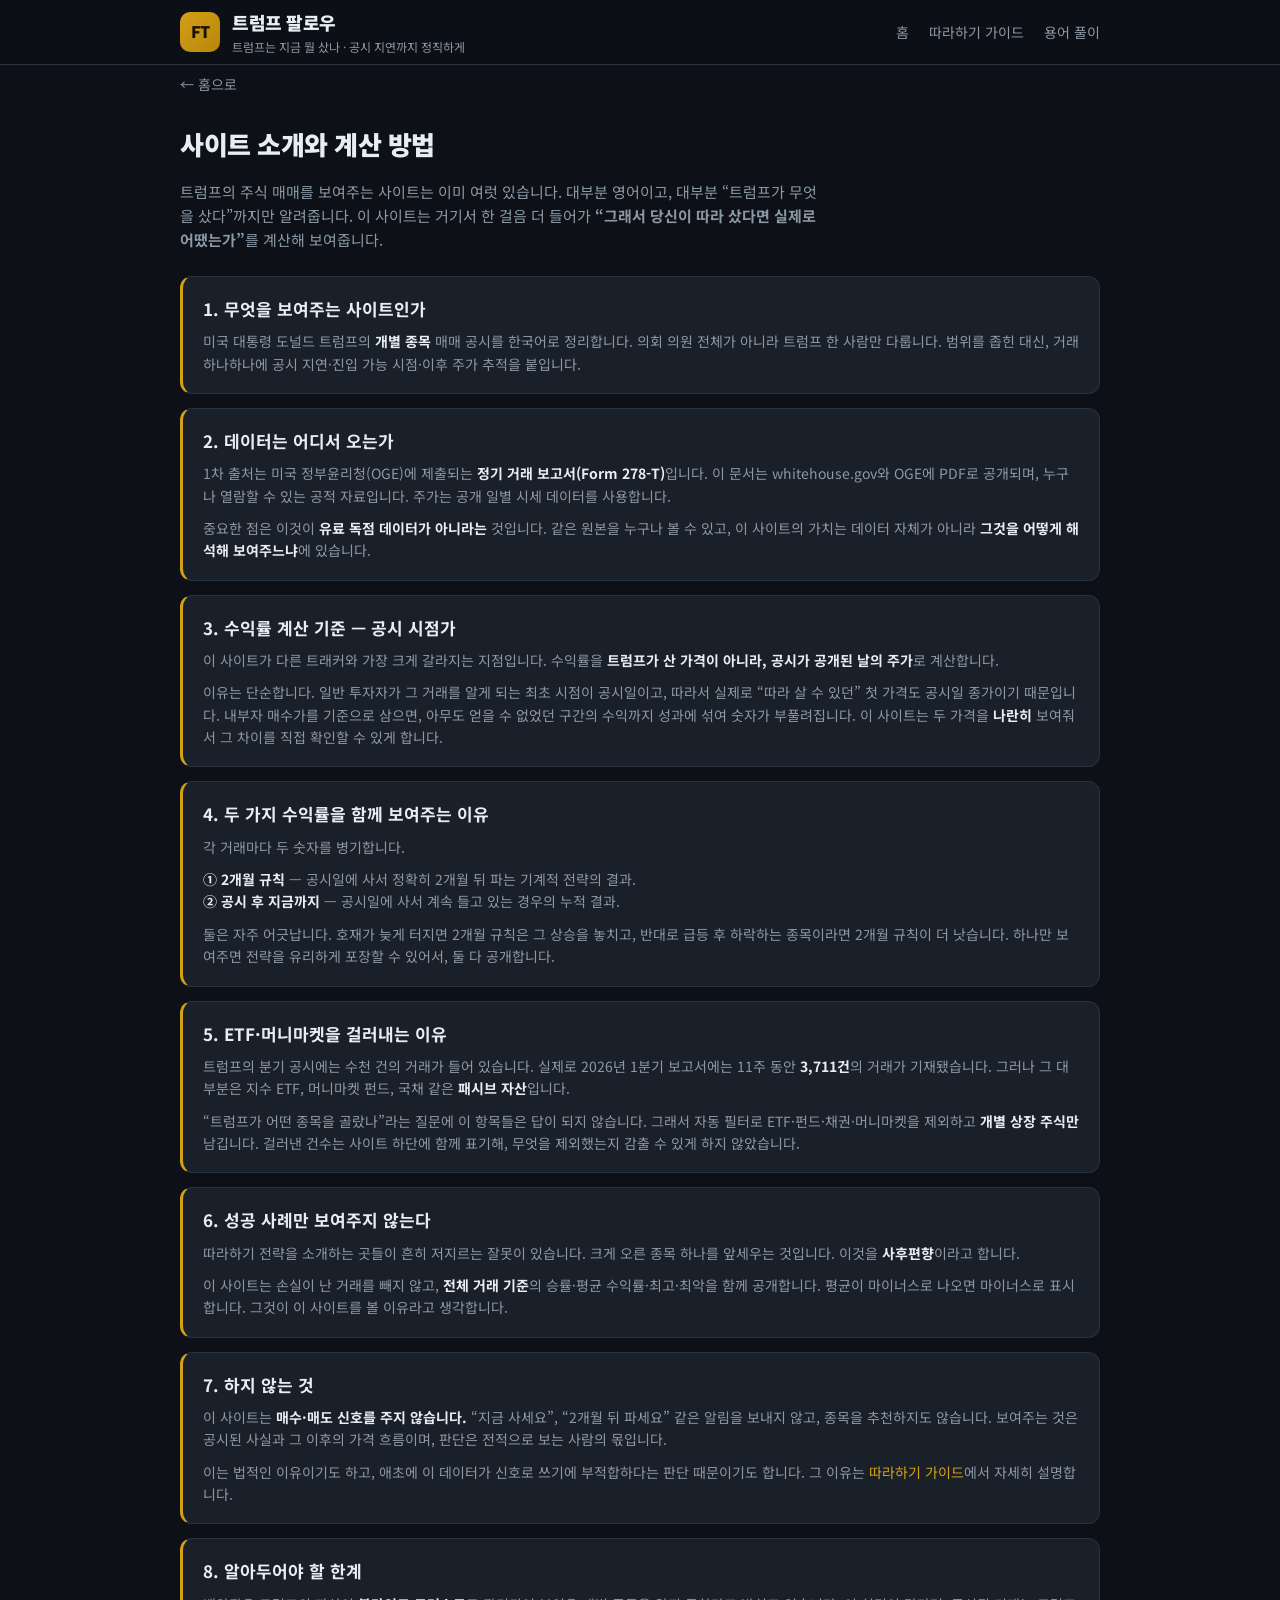
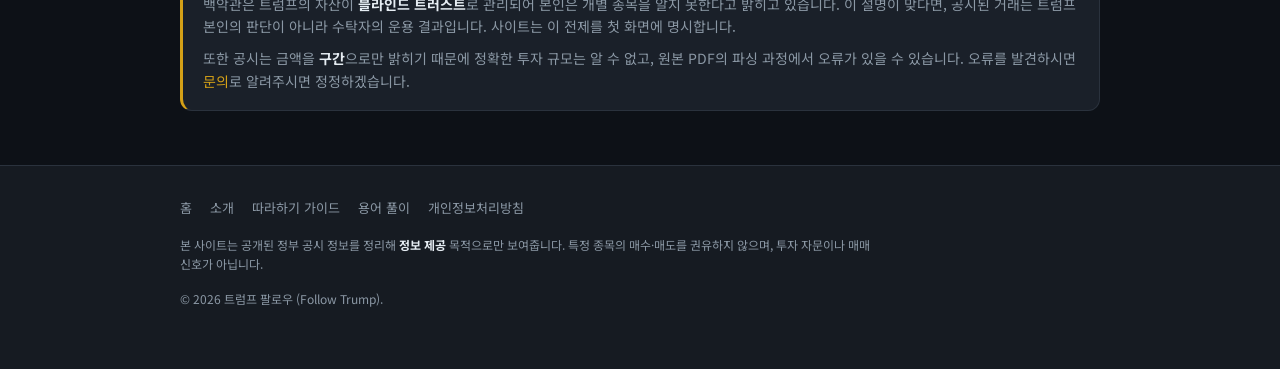
==== about.html @ e922f607 "feat: 소개·방법론 및 따라하기 가이드 페이지 추가, 문의 이메일 반영 - privacy.html: 문의 이메일 discounti2020@naver.com 반영 - about." ====
<!DOCTYPE html>
<html lang="ko">
<head>
  <meta charset="UTF-8" />
  <meta name="viewport" content="width=device-width, initial-scale=1.0" />
  <title>사이트 소개와 계산 방법 | 트럼프 팔로우</title>
  <meta name="description" content="트럼프 팔로우가 어떤 데이터를 어디서 가져오고, 수익률을 어떤 기준으로 계산하는지 공개합니다. 공시 시점가 기준, ETF 노이즈 제거, 전체 거래 통계 공개 원칙." />
  <link rel="preconnect" href="https://fonts.googleapis.com" />
  <link rel="preconnect" href="https://fonts.gstatic.com" crossorigin />
  <link href="https://fonts.googleapis.com/css2?family=Noto+Sans+KR:wght@400;500;700;900&display=swap" rel="stylesheet" />
  <link rel="stylesheet" href="styles.css" />
</head>
<body>
  <header class="site-header">
    <div class="wrap header-inner">
      <a class="brand" href="index.html">
        <span class="brand-mark">FT</span>
        <div class="brand-text">
          <h1>트럼프 팔로우</h1>
          <p>트럼프는 지금 뭘 샀나 · 공시 지연까지 정직하게</p>
        </div>
      </a>
      <nav class="top-nav">
        <a href="index.html">홈</a>
        <a href="guide.html">따라하기 가이드</a>
        <a href="glossary.html">용어 풀이</a>
      </nav>
    </div>
  </header>

  <main class="wrap glossary">
    <a class="back-link" href="index.html">← 홈으로</a>
    <h2 class="glossary-title">사이트 소개와 계산 방법</h2>
    <p class="glossary-intro">
      트럼프의 주식 매매를 보여주는 사이트는 이미 여럿 있습니다. 대부분 영어이고,
      대부분 “트럼프가 무엇을 샀다”까지만 알려줍니다.
      이 사이트는 거기서 한 걸음 더 들어가 <b>“그래서 당신이 따라 샀다면 실제로 어땠는가”</b>를 계산해 보여줍니다.
    </p>

    <article class="term">
      <h3>1. 무엇을 보여주는 사이트인가</h3>
      <p>
        미국 대통령 도널드 트럼프의 <b>개별 종목</b> 매매 공시를 한국어로 정리합니다.
        의회 의원 전체가 아니라 트럼프 한 사람만 다룹니다. 범위를 좁힌 대신,
        거래 하나하나에 공시 지연·진입 가능 시점·이후 주가 추적을 붙입니다.
      </p>
    </article>

    <article class="term">
      <h3>2. 데이터는 어디서 오는가</h3>
      <p>
        1차 출처는 미국 정부윤리청(OGE)에 제출되는 <b>정기 거래 보고서(Form 278-T)</b>입니다.
        이 문서는 whitehouse.gov와 OGE에 PDF로 공개되며, 누구나 열람할 수 있는 공적 자료입니다.
        주가는 공개 일별 시세 데이터를 사용합니다.
      </p>
      <p style="margin-top:10px">
        중요한 점은 이것이 <b>유료 독점 데이터가 아니라는</b> 것입니다.
        같은 원본을 누구나 볼 수 있고, 이 사이트의 가치는 데이터 자체가 아니라
        <b>그것을 어떻게 해석해 보여주느냐</b>에 있습니다.
      </p>
    </article>

    <article class="term">
      <h3>3. 수익률 계산 기준 — 공시 시점가</h3>
      <p>
        이 사이트가 다른 트래커와 가장 크게 갈라지는 지점입니다.
        수익률을 <b>트럼프가 산 가격이 아니라, 공시가 공개된 날의 주가</b>로 계산합니다.
      </p>
      <p style="margin-top:10px">
        이유는 단순합니다. 일반 투자자가 그 거래를 알게 되는 최초 시점이 공시일이고,
        따라서 실제로 “따라 살 수 있던” 첫 가격도 공시일 종가이기 때문입니다.
        내부자 매수가를 기준으로 삼으면, 아무도 얻을 수 없었던 구간의 수익까지 성과에 섞여 숫자가 부풀려집니다.
        이 사이트는 두 가격을 <b>나란히</b> 보여줘서 그 차이를 직접 확인할 수 있게 합니다.
      </p>
    </article>

    <article class="term">
      <h3>4. 두 가지 수익률을 함께 보여주는 이유</h3>
      <p>
        각 거래마다 두 숫자를 병기합니다.
      </p>
      <p style="margin-top:10px">
        <b>① 2개월 규칙</b> — 공시일에 사서 정확히 2개월 뒤 파는 기계적 전략의 결과.<br />
        <b>② 공시 후 지금까지</b> — 공시일에 사서 계속 들고 있는 경우의 누적 결과.
      </p>
      <p style="margin-top:10px">
        둘은 자주 어긋납니다. 호재가 늦게 터지면 2개월 규칙은 그 상승을 놓치고,
        반대로 급등 후 하락하는 종목이라면 2개월 규칙이 더 낫습니다.
        하나만 보여주면 전략을 유리하게 포장할 수 있어서, 둘 다 공개합니다.
      </p>
    </article>

    <article class="term">
      <h3>5. ETF·머니마켓을 걸러내는 이유</h3>
      <p>
        트럼프의 분기 공시에는 수천 건의 거래가 들어 있습니다.
        실제로 2026년 1분기 보고서에는 11주 동안 <b>3,711건</b>의 거래가 기재됐습니다.
        그러나 그 대부분은 지수 ETF, 머니마켓 펀드, 국채 같은 <b>패시브 자산</b>입니다.
      </p>
      <p style="margin-top:10px">
        “트럼프가 어떤 종목을 골랐나”라는 질문에 이 항목들은 답이 되지 않습니다.
        그래서 자동 필터로 ETF·펀드·채권·머니마켓을 제외하고 <b>개별 상장 주식만</b> 남깁니다.
        걸러낸 건수는 사이트 하단에 함께 표기해, 무엇을 제외했는지 감출 수 있게 하지 않았습니다.
      </p>
    </article>

    <article class="term">
      <h3>6. 성공 사례만 보여주지 않는다</h3>
      <p>
        따라하기 전략을 소개하는 곳들이 흔히 저지르는 잘못이 있습니다.
        크게 오른 종목 하나를 앞세우는 것입니다. 이것을 <b>사후편향</b>이라고 합니다.
      </p>
      <p style="margin-top:10px">
        이 사이트는 손실이 난 거래를 빼지 않고, <b>전체 거래 기준</b>의 승률·평균 수익률·최고·최악을 함께 공개합니다.
        평균이 마이너스로 나오면 마이너스로 표시합니다. 그것이 이 사이트를 볼 이유라고 생각합니다.
      </p>
    </article>

    <article class="term">
      <h3>7. 하지 않는 것</h3>
      <p>
        이 사이트는 <b>매수·매도 신호를 주지 않습니다.</b>
        “지금 사세요”, “2개월 뒤 파세요” 같은 알림을 보내지 않고, 종목을 추천하지도 않습니다.
        보여주는 것은 공시된 사실과 그 이후의 가격 흐름이며, 판단은 전적으로 보는 사람의 몫입니다.
      </p>
      <p style="margin-top:10px">
        이는 법적인 이유이기도 하고, 애초에 이 데이터가 신호로 쓰기에 부적합하다는
        판단 때문이기도 합니다. 그 이유는 <a href="guide.html" style="color:var(--accent)">따라하기 가이드</a>에서 자세히 설명합니다.
      </p>
    </article>

    <article class="term">
      <h3>8. 알아두어야 할 한계</h3>
      <p>
        백악관은 트럼프의 자산이 <b>블라인드 트러스트</b>로 관리되어 본인은 개별 종목을 알지 못한다고 밝히고 있습니다.
        이 설명이 맞다면, 공시된 거래는 트럼프 본인의 판단이 아니라 수탁자의 운용 결과입니다.
        사이트는 이 전제를 첫 화면에 명시합니다.
      </p>
      <p style="margin-top:10px">
        또한 공시는 금액을 <b>구간</b>으로만 밝히기 때문에 정확한 투자 규모는 알 수 없고,
        원본 PDF의 파싱 과정에서 오류가 있을 수 있습니다.
        오류를 발견하시면 <a href="privacy.html" style="color:var(--accent)">문의</a>로 알려주시면 정정하겠습니다.
      </p>
    </article>
  </main>

  <footer class="site-footer">
    <div class="wrap">
      <nav class="footer-nav">
        <a href="index.html">홈</a>
        <a href="about.html">소개</a>
        <a href="guide.html">따라하기 가이드</a>
        <a href="glossary.html">용어 풀이</a>
        <a href="privacy.html">개인정보처리방침</a>
      </nav>
      <p class="legal">
        본 사이트는 공개된 정부 공시 정보를 정리해 <b>정보 제공</b> 목적으로만 보여줍니다.
        특정 종목의 매수·매도를 권유하지 않으며, 투자 자문이나 매매 신호가 아닙니다.
      </p>
      <p class="copy">© 2026 트럼프 팔로우 (Follow Trump).</p>
    </div>
  </footer>
</body>
</html>
---- styles.css ----
:root {
  --bg: #0d1117;
  --bg-soft: #161b22;
  --bg-card: #1a2029;
  --border: #2a323d;
  --text: #e6edf3;
  --muted: #8b98a5;
  --up: #ff4d4f;      /* 상승 = 빨강 (한국식) */
  --down: #3b82f6;    /* 하락 = 파랑 (한국식) */
  --accent: #d4a017;  /* 골드 포인트 */
  --blackbox: repeating-linear-gradient(45deg, #2a323d, #2a323d 6px, #202832 6px, #202832 12px);
  --radius: 14px;
}

* { box-sizing: border-box; }
html { scroll-behavior: smooth; }
body {
  margin: 0;
  font-family: "Noto Sans KR", system-ui, -apple-system, sans-serif;
  background: var(--bg);
  color: var(--text);
  line-height: 1.6;
  -webkit-font-smoothing: antialiased;
}
.wrap { max-width: 960px; margin: 0 auto; padding: 0 20px; }
a { color: inherit; text-decoration: none; }

/* Header */
.site-header {
  position: sticky; top: 0; z-index: 20;
  background: rgba(13,17,23,.85);
  backdrop-filter: blur(10px);
  border-bottom: 1px solid var(--border);
}
.header-inner { display: flex; align-items: center; justify-content: space-between; height: 64px; }
.brand { display: flex; align-items: center; gap: 12px; }
.brand-mark {
  display: grid; place-items: center;
  width: 40px; height: 40px; border-radius: 10px;
  background: linear-gradient(135deg, var(--accent), #b8860b);
  color: #1a1200; font-weight: 900; font-size: 16px; letter-spacing: -.5px;
}
.brand-text h1 { font-size: 18px; margin: 0; font-weight: 900; letter-spacing: -.5px; }
.brand-text p { font-size: 12px; margin: 0; color: var(--muted); }
.top-nav { display: flex; gap: 20px; font-size: 14px; color: var(--muted); }
.top-nav a:hover { color: var(--text); }

/* Hero */
.hero { padding: 56px 0 40px; border-bottom: 1px solid var(--border);
  background: radial-gradient(1200px 400px at 50% -100px, rgba(212,160,23,.08), transparent); }
.eyebrow { font-size: 12px; letter-spacing: 2px; color: var(--accent); font-weight: 700; margin: 0 0 14px; }
.hero-title { font-size: clamp(24px, 5vw, 40px); line-height: 1.25; margin: 0 0 18px; font-weight: 900; letter-spacing: -1px; }
.hero-title .hl { color: var(--accent); }
.hero-sub { font-size: 15px; color: var(--muted); max-width: 640px; margin: 0 0 28px; }
.hero-sub b { color: var(--text); }
.hero-stats { display: grid; grid-template-columns: repeat(3, 1fr); gap: 14px; max-width: 640px; }
.stat-box { background: var(--bg-card); border: 1px solid var(--border); border-radius: var(--radius); padding: 16px; }
.stat-box .num { font-size: 24px; font-weight: 900; letter-spacing: -.5px; }
.stat-box .lab { font-size: 12px; color: var(--muted); margin-top: 4px; }

/* Caveats (정직한 전제) */
.caveats { margin: 24px 0 0; background: var(--bg-card); border: 1px solid var(--border);
  border-left: 3px solid var(--accent); border-radius: 10px; padding: 14px 18px; }
.caveats .cav-title { font-size: 13px; font-weight: 700; color: var(--accent); margin-bottom: 8px; }
.caveats ul { margin: 0; padding-left: 18px; }
.caveats li { font-size: 13px; color: var(--muted); margin-bottom: 4px; }

.only-stock { font-size: 11px; vertical-align: middle; margin-left: 8px; padding: 3px 9px;
  border-radius: 999px; background: rgba(212,160,23,.15); color: var(--accent);
  border: 1px solid rgba(212,160,23,.4); font-weight: 700; }

/* Ad */
.ad-slot { margin: 28px auto; }
.ad-placeholder {
  border: 1px dashed var(--border); border-radius: var(--radius);
  color: var(--muted); font-size: 13px; text-align: center; padding: 22px;
  background: var(--bg-soft);
}

/* Sections */
main { padding: 8px 0 40px; }
section { margin: 40px 0; }
.section-head { display: flex; align-items: baseline; justify-content: space-between; margin-bottom: 18px; gap: 12px; flex-wrap: wrap; }
.section-head h3 { font-size: 22px; margin: 0; font-weight: 900; letter-spacing: -.5px; }
.muted { color: var(--muted); font-size: 13px; }

.filters { display: flex; gap: 8px; }
.chip {
  border: 1px solid var(--border); background: var(--bg-soft); color: var(--muted);
  border-radius: 999px; padding: 6px 14px; font-size: 13px; cursor: pointer; font-family: inherit;
  transition: .15s;
}
.chip:hover { color: var(--text); }
.chip.is-active { background: var(--accent); color: #1a1200; border-color: var(--accent); font-weight: 700; }

/* Trade cards */
.trade-list { display: grid; gap: 16px; }
.trade-card {
  display: block; color: inherit; text-decoration: none;
  background: var(--bg-card); border: 1px solid var(--border); border-radius: var(--radius);
  padding: 20px; overflow: hidden; transition: border-color .15s, transform .15s;
}
.trade-card:hover { border-color: var(--accent); transform: translateY(-2px); }
.new-badge { font-size: 10px; font-weight: 900; letter-spacing: .5px; padding: 3px 7px;
  border-radius: 5px; background: var(--up); color: #fff; margin-left: 8px; }
.see-more { color: var(--accent); font-size: 13px; margin-left: 8px; white-space: nowrap; }
.tc-top { display: flex; align-items: center; justify-content: space-between; gap: 12px; margin-bottom: 16px; }
.tc-id { display: flex; align-items: center; gap: 12px; }
.tc-ticker {
  font-weight: 900; font-size: 18px; letter-spacing: -.5px;
  background: var(--bg-soft); border: 1px solid var(--border); border-radius: 8px; padding: 4px 10px;
}
.tc-name { font-size: 15px; }
.tc-name .en { color: var(--muted); font-size: 12px; margin-left: 6px; }
.tc-tags { display: flex; gap: 8px; align-items: center; }
.tag { font-size: 11px; padding: 3px 9px; border-radius: 999px; border: 1px solid var(--border); color: var(--muted); }
.tag.buy { color: var(--up); border-color: rgba(255,77,79,.4); }
.tag.sell { color: var(--down); border-color: rgba(59,130,246,.4); }
.tag.sector { }

/* Timeline (블랙박스 시각화) */
.timeline { margin: 6px 0 18px; }
.tl-track { position: relative; height: 44px; margin: 22px 0 8px; }
.tl-line { position: absolute; top: 50%; left: 0; right: 0; height: 3px; background: var(--border); transform: translateY(-50%); border-radius: 3px; }
.tl-blackbox {
  position: absolute; top: 50%; height: 18px; transform: translateY(-50%);
  background: var(--blackbox); border-radius: 4px; border: 1px solid var(--border);
}
.tl-point { position: absolute; top: 50%; transform: translate(-50%, -50%); text-align: center; }
.tl-dot { width: 12px; height: 12px; border-radius: 50%; margin: 0 auto; border: 2px solid var(--bg-card); }
.tl-dot.buy { background: var(--up); }
.tl-dot.sell { background: var(--down); }
.tl-dot.disclosure { background: var(--accent); }
.tl-dot.now { background: var(--text); }
.tl-label { font-size: 11px; color: var(--muted); margin-top: 6px; white-space: nowrap; }
.tl-label b { display: block; color: var(--text); font-size: 11px; }
.blackbox-note { font-size: 12px; color: var(--muted); text-align: center; }
.blackbox-note b { color: var(--accent); }

/* Metrics row */
.tc-metrics { display: grid; grid-template-columns: repeat(auto-fit, minmax(120px, 1fr)); gap: 10px; margin-top: 6px; }
.metric { background: var(--bg-soft); border: 1px solid var(--border); border-radius: 10px; padding: 10px 12px; }
.metric .m-lab { font-size: 11px; color: var(--muted); }
.metric .m-val { font-size: 15px; font-weight: 700; margin-top: 2px; }
.up { color: var(--up); }
.down { color: var(--down); }
.tc-catalyst { margin-top: 14px; font-size: 13px; color: var(--muted); border-top: 1px solid var(--border); padding-top: 12px; }
.tc-catalyst b { color: var(--text); }

/* Honest stats */
.honest-grid { display: grid; grid-template-columns: repeat(4, 1fr); gap: 14px; }
.hstat { background: var(--bg-card); border: 1px solid var(--border); border-radius: var(--radius); padding: 18px; text-align: center; }
.hstat .num { font-size: 26px; font-weight: 900; letter-spacing: -.5px; }
.hstat .lab { font-size: 12px; color: var(--muted); margin-top: 6px; }
.disclaimer-inline { font-size: 12px; color: var(--muted); margin-top: 16px; background: var(--bg-soft); border: 1px solid var(--border); border-radius: 10px; padding: 12px 14px; }

/* How */
.how-list { padding-left: 18px; color: var(--muted); font-size: 14px; }
.how-list li { margin-bottom: 8px; }
.how-list b { color: var(--text); }

/* Line chart (공시 후 추적) */
.chart-wrap { margin: 14px 0 4px; }
.linechart { width: 100%; height: 180px; display: block; }
.chart-legend { display: flex; flex-wrap: wrap; align-items: center; gap: 14px; font-size: 12px;
  color: var(--muted); margin-top: 6px; }
.chart-legend .dot { display: inline-block; width: 9px; height: 9px; border-radius: 50%; margin-right: 5px; vertical-align: middle; }
.chart-legend .dot.accent { background: var(--accent); }
.chart-legend .dot.up { background: var(--up); }
.chart-legend .dot.down { background: var(--down); }
.chart-ret { margin-left: auto; font-weight: 900; font-size: 15px; }
.chart-empty { font-size: 13px; color: var(--muted); padding: 20px; text-align: center;
  border: 1px dashed var(--border); border-radius: 10px; }

/* Detail page */
.back-link { display: inline-block; color: var(--muted); font-size: 14px; margin: 8px 0 20px; }
.back-link:hover { color: var(--accent); }
.detail-header { display: flex; align-items: flex-start; justify-content: space-between; gap: 16px;
  flex-wrap: wrap; border-bottom: 1px solid var(--border); padding-bottom: 18px; }
.dh-title { display: flex; align-items: center; gap: 14px; }
.dh-title h2 { margin: 0; font-size: 24px; font-weight: 900; letter-spacing: -.5px; }
.dh-title .en { display: block; font-size: 13px; color: var(--muted); font-weight: 400; }
.dh-meta { display: flex; align-items: center; gap: 12px; flex-wrap: wrap; }
.dh-price { font-size: 14px; color: var(--muted); }
.dh-ret { font-size: 18px; font-weight: 900; }
.detail-sub { font-size: 14px; color: var(--muted); margin: 16px 0 24px; }
.detail-sub b { color: var(--text); }
.detail-trade { background: var(--bg-card); border: 1px solid var(--border); border-radius: var(--radius);
  padding: 20px; margin-bottom: 18px; }
.dt-head { display: flex; align-items: center; justify-content: space-between; gap: 10px;
  flex-wrap: wrap; margin-bottom: 10px; }
.dt-dates { font-size: 12px; color: var(--muted); }
.dt-note { font-size: 12px; color: var(--muted); margin-top: 12px; border-top: 1px solid var(--border); padding-top: 10px; }

/* Glossary */
.glossary { padding-bottom: 40px; }
.glossary-title { font-size: 26px; font-weight: 900; margin: 8px 0 8px; letter-spacing: -.5px; }
.glossary-intro { color: var(--muted); font-size: 15px; max-width: 640px; margin-bottom: 24px; }
.term { background: var(--bg-card); border: 1px solid var(--border); border-left: 3px solid var(--accent);
  border-radius: 12px; padding: 18px 20px; margin-bottom: 14px; }
.term h3 { margin: 0 0 8px; font-size: 17px; font-weight: 700; }
.term p { margin: 0; font-size: 14px; color: var(--muted); }
.term b { color: var(--text); }

/* Footer */
.site-footer { border-top: 1px solid var(--border); padding: 32px 0 48px; background: var(--bg-soft); }
.footer-nav { display: flex; flex-wrap: wrap; gap: 18px; margin-bottom: 16px; }
.footer-nav a { font-size: 13px; color: var(--muted); }
.footer-nav a:hover { color: var(--accent); }

.src { font-size: 12px; color: var(--accent); margin: 0 0 12px; }
.legal { font-size: 12px; color: var(--muted); max-width: 700px; }
.legal b { color: var(--text); }
.copy { font-size: 12px; color: var(--muted); margin-top: 16px; }

/* Responsive */
@media (max-width: 680px) {
  .top-nav { display: none; }
  .hero-stats, .honest-grid { grid-template-columns: repeat(2, 1fr); }
  .tc-metrics { grid-template-columns: repeat(2, 1fr); }
  .tc-top { flex-direction: column; align-items: flex-start; }
}
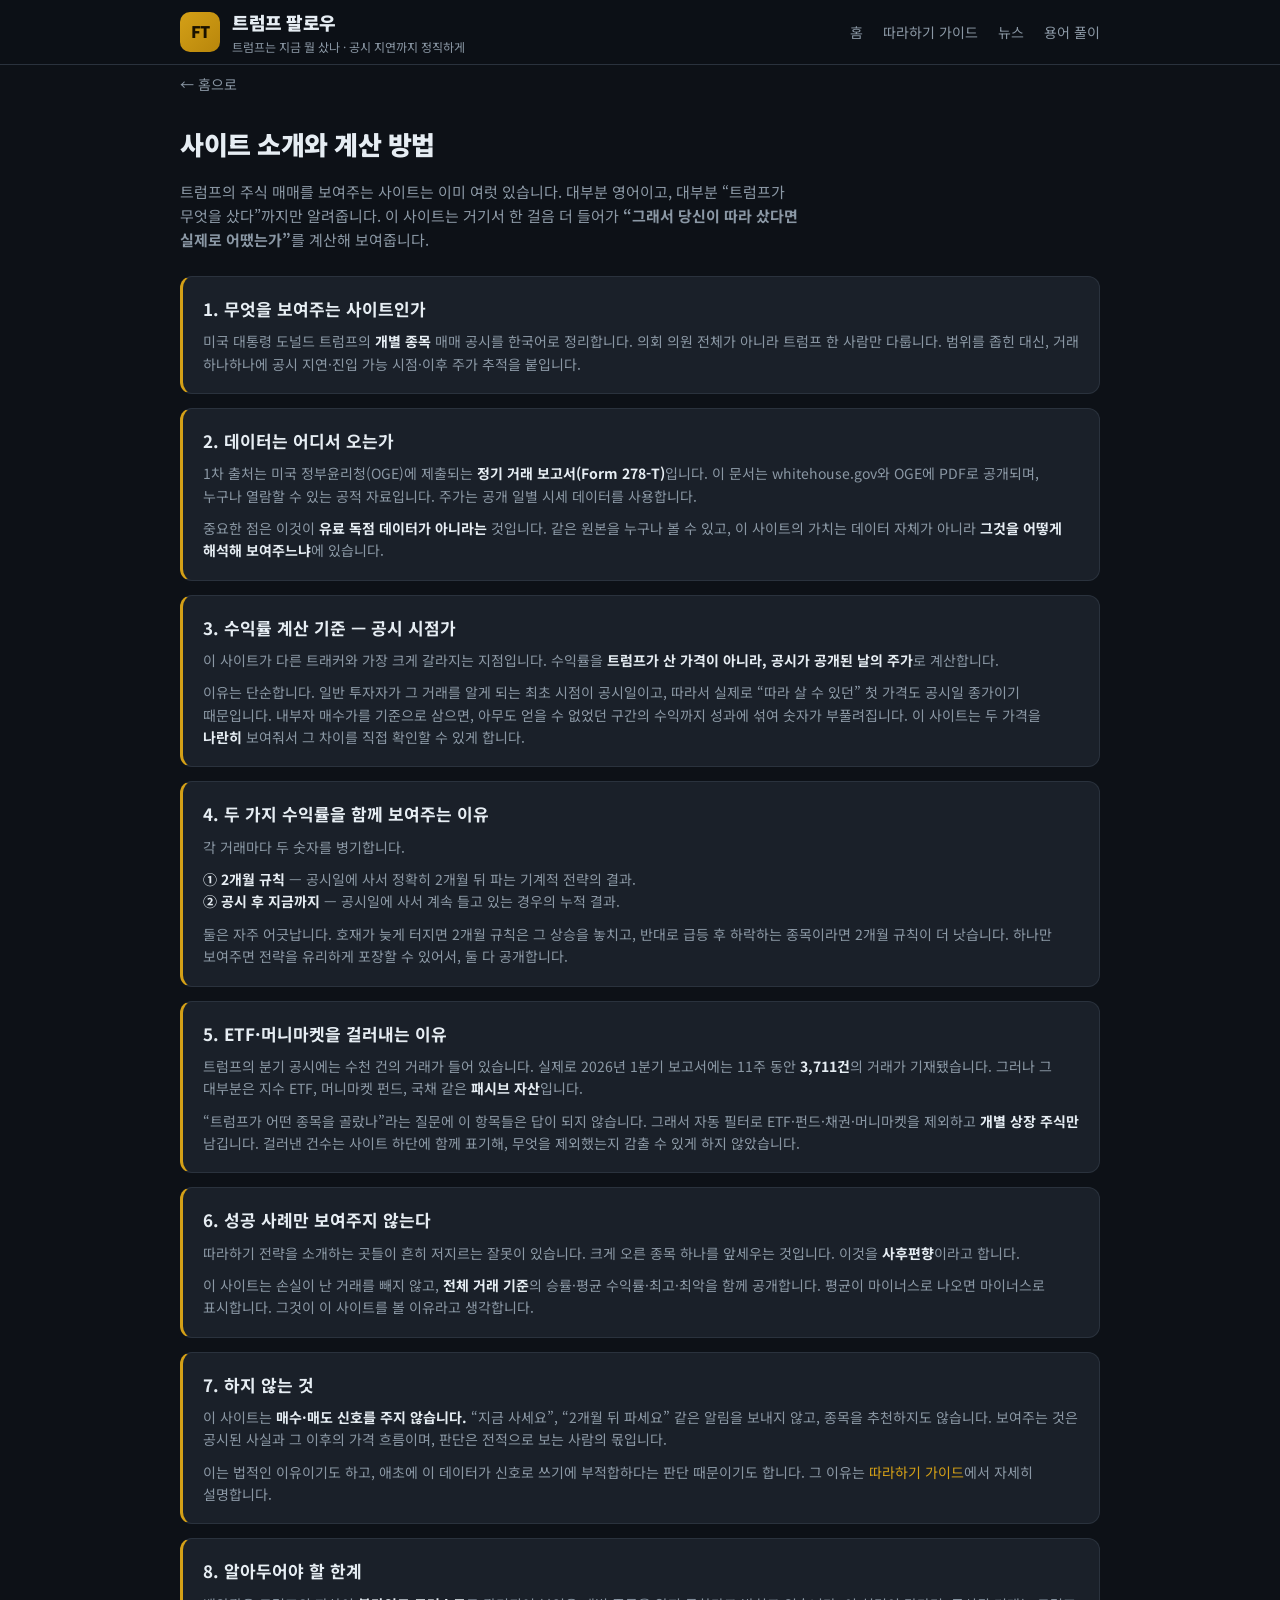
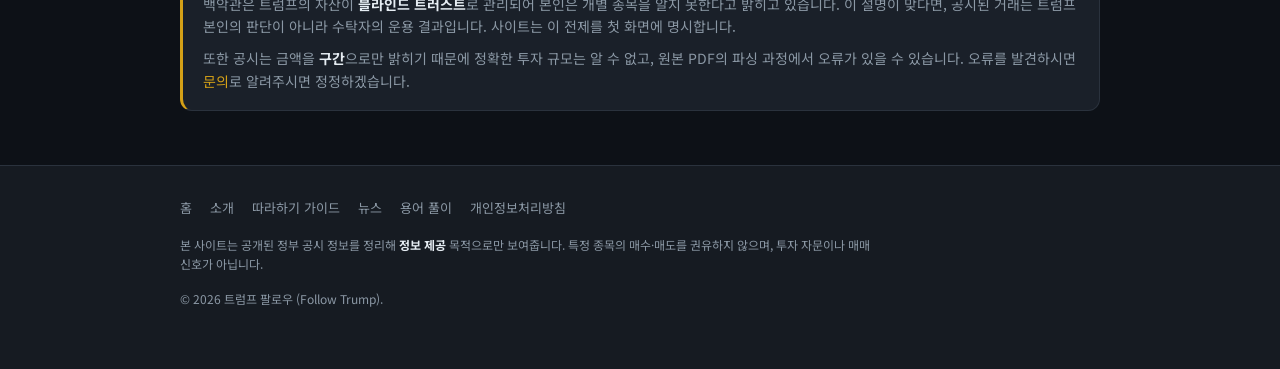
==== commit 209d09b4: "안전한 뉴스 기능 추가: 헤드라인+출처+링크만, 하루 1~2건 Truth Social 스크래핑 대신, 본문을 긁지 않는 방식으로 대체.  - scripts/fetch_news.py" ====
--- a/about.html
+++ b/about.html
@@ -23,6 +23,7 @@
       <nav class="top-nav">
         <a href="index.html">홈</a>
         <a href="guide.html">따라하기 가이드</a>
+        <a href="news.html">뉴스</a>
         <a href="glossary.html">용어 풀이</a>
       </nav>
     </div>
@@ -150,6 +151,7 @@
         <a href="index.html">홈</a>
         <a href="about.html">소개</a>
         <a href="guide.html">따라하기 가이드</a>
+        <a href="news.html">뉴스</a>
         <a href="glossary.html">용어 풀이</a>
         <a href="privacy.html">개인정보처리방침</a>
       </nav>
--- a/styles.css
+++ b/styles.css
@@ -16,6 +16,8 @@
 html { scroll-behavior: smooth; }
 body {
   margin: 0;
+  word-break: keep-all;   /* 한글은 어절 단위로 줄바꿈 */
+  overflow-wrap: anywhere; /* 단, 긴 영문/URL은 넘치지 않게 */
   font-family: "Noto Sans KR", system-ui, -apple-system, sans-serif;
   background: var(--bg);
   color: var(--text);
@@ -55,6 +57,8 @@
 .hero-sub b { color: var(--text); }
 .hero-stats { display: grid; grid-template-columns: repeat(3, 1fr); gap: 14px; max-width: 640px; }
 .stat-box { background: var(--bg-card); border: 1px solid var(--border); border-radius: var(--radius); padding: 16px; }
+.stat-box.is-key { border-color: rgba(212,160,23,.5); background: rgba(212,160,23,.07); }
+.stat-box.is-key .num { color: var(--accent); }
 .stat-box .num { font-size: 24px; font-weight: 900; letter-spacing: -.5px; }
 .stat-box .lab { font-size: 12px; color: var(--muted); margin-top: 4px; }
 
@@ -73,7 +77,7 @@
 .ad-slot { margin: 28px auto; }
 .ad-placeholder {
   border: 1px dashed var(--border); border-radius: var(--radius);
-  color: var(--muted); font-size: 13px; text-align: center; padding: 22px;
+  color: var(--muted); font-size: 12px; text-align: center; padding: 12px;
   background: var(--bg-soft);
 }
 
@@ -103,7 +107,13 @@
 .trade-card:hover { border-color: var(--accent); transform: translateY(-2px); }
 .new-badge { font-size: 10px; font-weight: 900; letter-spacing: .5px; padding: 3px 7px;
   border-radius: 5px; background: var(--up); color: #fff; margin-left: 8px; }
-.see-more { color: var(--accent); font-size: 13px; margin-left: 8px; white-space: nowrap; }
+.tc-more { text-align: right; margin-top: 10px; }
+.see-more { color: var(--accent); font-size: 13px; white-space: nowrap; }
+.trade-card:hover .see-more { text-decoration: underline; }
+
+/* 홈 카드용 소형 스파크라인 */
+.chart-wrap.compact { margin: 2px 0 12px; }
+.chart-wrap.compact .linechart { height: 56px; }
 .tc-top { display: flex; align-items: center; justify-content: space-between; gap: 12px; margin-bottom: 16px; }
 .tc-id { display: flex; align-items: center; gap: 12px; }
 .tc-ticker {
@@ -116,7 +126,7 @@
 .tag { font-size: 11px; padding: 3px 9px; border-radius: 999px; border: 1px solid var(--border); color: var(--muted); }
 .tag.buy { color: var(--up); border-color: rgba(255,77,79,.4); }
 .tag.sell { color: var(--down); border-color: rgba(59,130,246,.4); }
-.tag.sector { }
+.tag.sector { color: var(--text); background: var(--bg-soft); }
 
 /* Timeline (블랙박스 시각화) */
 .timeline { margin: 6px 0 18px; }
@@ -127,6 +137,11 @@
   background: var(--blackbox); border-radius: 4px; border: 1px solid var(--border);
 }
 .tl-point { position: absolute; top: 50%; transform: translate(-50%, -50%); text-align: center; }
+/* 양 끝점: 중앙정렬하면 라벨 절반이 카드 밖으로 나가 잘린다 → 안쪽으로 붙인다 */
+.tl-point.at-start { transform: translate(0, -50%); text-align: left; }
+.tl-point.at-end   { transform: translate(-100%, -50%); text-align: right; }
+.tl-point.at-start .tl-dot { margin: 0; }
+.tl-point.at-end .tl-dot { margin-right: 0; margin-left: auto; }
 .tl-dot { width: 12px; height: 12px; border-radius: 50%; margin: 0 auto; border: 2px solid var(--bg-card); }
 .tl-dot.buy { background: var(--up); }
 .tl-dot.sell { background: var(--down); }
@@ -161,7 +176,13 @@
 
 /* Line chart (공시 후 추적) */
 .chart-wrap { margin: 14px 0 4px; }
+.chart-body { position: relative; }
 .linechart { width: 100%; height: 180px; display: block; }
+/* 축 라벨은 SVG 밖에 — preserveAspectRatio="none"이 SVG 내부 글자를 늘려버린다 */
+.chart-scale { position: absolute; inset: 0; display: flex; flex-direction: column;
+  justify-content: space-between; padding: 22px 0; pointer-events: none; }
+.chart-scale span { font-size: 11px; color: var(--muted); background: var(--bg-card);
+  padding: 0 4px; align-self: flex-start; }
 .chart-legend { display: flex; flex-wrap: wrap; align-items: center; gap: 14px; font-size: 12px;
   color: var(--muted); margin-top: 6px; }
 .chart-legend .dot { display: inline-block; width: 9px; height: 9px; border-radius: 50%; margin-right: 5px; vertical-align: middle; }
@@ -216,7 +237,97 @@
 /* Responsive */
 @media (max-width: 680px) {
   .top-nav { display: none; }
-  .hero-stats, .honest-grid { grid-template-columns: repeat(2, 1fr); }
+  /* 3개짜리 통계를 2열로 두면 마지막 하나가 외톨이가 된다 → 3열 유지 */
+  .hero-stats { grid-template-columns: repeat(3, 1fr); gap: 8px; }
+  .hero-stats .stat-box { padding: 12px 10px; }
+  .hero-stats .num { font-size: 19px; }
+  .hero-stats .lab { font-size: 11px; }
+  .honest-grid { grid-template-columns: repeat(2, 1fr); }
   .tc-metrics { grid-template-columns: repeat(2, 1fr); }
+  .tc-metrics .metric:last-child:nth-child(odd) { grid-column: span 2; }
   .tc-top { flex-direction: column; align-items: flex-start; }
-}
+  .tl-label { font-size: 10px; }
+  .detail-header { flex-direction: column; }
+}
+
+/* ── 매매 내역 표 (홈) ─────────────────────────────────────── */
+.table-controls {
+  display: flex; gap: 10px; flex-wrap: wrap; align-items: center; margin-bottom: 14px;
+}
+.search-box {
+  flex: 1 1 260px; min-width: 0; padding: 10px 14px; font-size: 14px;
+  background: var(--bg-soft); border: 1px solid var(--border); border-radius: 999px;
+  color: var(--text); font-family: inherit;
+}
+.search-box::placeholder { color: var(--muted); }
+.search-box:focus { outline: none; border-color: var(--accent); }
+.sector-select {
+  padding: 9px 12px; font-size: 13px; background: var(--bg-soft);
+  border: 1px solid var(--border); border-radius: 999px; color: var(--text); font-family: inherit;
+}
+.sector-select:focus { outline: none; border-color: var(--accent); }
+
+.trade-table-wrap { overflow-x: auto; border: 1px solid var(--border); border-radius: var(--radius); }
+/* body의 전역 overflow-wrap:anywhere가 nowrap 칸에서도 티커·배지 글자를
+   강제로 쪼갰다("TSLA" → "TSL/A"). 표 안에서는 대신 가로 스크롤로
+   넘치는 폭을 처리하므로, 글자 단위 강제 줄바꿈을 꺼야 한다(실측 확인). */
+.trade-table { width: 100%; border-collapse: collapse; font-size: 14px; min-width: 720px;
+  word-break: normal; overflow-wrap: normal; }
+.trade-table thead th {
+  text-align: left; padding: 12px 14px; font-size: 12px; font-weight: 700; color: var(--muted);
+  background: var(--bg-soft); border-bottom: 1px solid var(--border); white-space: nowrap;
+  position: sticky; top: 0; z-index: 1;
+}
+.trade-table th.num, .trade-table td.num { text-align: right; }
+.trade-table th.sortable { cursor: pointer; user-select: none; }
+.trade-table th.sortable:hover { color: var(--text); }
+.trade-table th.sortable::after { content: "↕"; opacity: .35; margin-left: 5px; font-size: 10px; }
+.trade-table th.sort-asc::after { content: "▲"; opacity: 1; color: var(--accent); }
+.trade-table th.sort-desc::after { content: "▼"; opacity: 1; color: var(--accent); }
+.trade-table tbody td { padding: 11px 14px; border-bottom: 1px solid var(--border); vertical-align: middle; }
+.trade-table tbody tr { cursor: pointer; transition: background .12s; }
+.trade-table tbody tr:hover { background: var(--bg-soft); }
+.trade-table tbody tr:last-child td { border-bottom: none; }
+/* 티커("TSLA")가 좁은 칸 폭 때문에 글자 단위로 줄바꿈(TSL/A)되던 문제.
+   .nm은 display:block이라 nowrap을 얹어도 원래 의도한 줄바꿈(티커 아래
+   한글명 한 줄)은 그대로 유지되고, 각 줄 안에서의 글자 단위 wrap만 막힌다. */
+.trade-table .c-tick { white-space: nowrap; }
+.trade-table .c-tick .tk { font-weight: 800; letter-spacing: .3px; }
+.trade-table .c-tick .nm { display: block; font-size: 12px; color: var(--muted); margin-top: 1px; }
+.trade-table .c-sec { color: var(--text); white-space: nowrap; }
+/* 모바일에서 매수/매도 태그+배지가 줄바꿈되며 칸이 세로로 찌그러지던 문제.
+   이 칸만 nowrap이 빠져 있었다 — 좁은 화면에서 "매도"와 "확인" 배지 사이의
+   공백에서 줄바꿈이 일어나 셀이 90px 높이까지 늘어졌었다(실측). */
+.trade-table .c-act { white-space: nowrap; }
+.trade-table .c-amt { white-space: nowrap; font-variant-numeric: tabular-nums; }
+.trade-table .c-date, .trade-table .c-delay { white-space: nowrap; color: var(--muted); font-variant-numeric: tabular-nums; }
+.trade-table td.num.up { color: var(--up); font-weight: 700; }
+.trade-table td.num.down { color: var(--down); font-weight: 700; }
+.trade-table .c-go { color: var(--accent); text-align: right; width: 1%; }
+
+/* 배지 (추정/근사/확인) */
+.badge { font-size: 10px; padding: 2px 6px; border-radius: 5px; border: 1px solid var(--border);
+  color: var(--muted); white-space: nowrap; vertical-align: middle; }
+.badge.inferred { color: var(--accent); border-color: rgba(212,160,23,.4); background: rgba(212,160,23,.1); }
+.badge.approx { color: var(--muted); }
+.badge.verified { color: var(--down); border-color: rgba(59,130,246,.4); }
+.badge-inline { font-size: 11px; padding: 1px 6px; border-radius: 5px; }
+.badge-inline.inferred { color: var(--accent); background: rgba(212,160,23,.1); }
+.badge-inline.approx { color: var(--muted); border: 1px solid var(--border); }
+.table-note { margin-top: 12px; line-height: 1.7; }
+.hstat-note { grid-column: 1 / -1; margin: 6px 0 0; }
+
+/* ── 뉴스 (제목·출처·날짜만, 본문 없음) ────────────────────────── */
+.news-list { display: flex; flex-direction: column; gap: 12px; margin-top: 20px; }
+.news-item {
+  display: block; padding: 16px 18px; background: var(--bg-card);
+  border: 1px solid var(--border); border-radius: var(--radius);
+  transition: border-color .15s, transform .15s;
+}
+.news-item:hover { border-color: var(--accent); transform: translateY(-1px); }
+.news-top { display: flex; justify-content: space-between; align-items: baseline; gap: 10px; margin-bottom: 6px; }
+.news-source { font-size: 12px; font-weight: 700; color: var(--accent); }
+.news-date { font-size: 12px; color: var(--muted); white-space: nowrap; }
+.news-title { font-size: 15px; font-weight: 600; color: var(--text); line-height: 1.5; }
+.news-go { display: inline-block; margin-top: 8px; font-size: 12px; color: var(--muted); }
+.news-item:hover .news-go { color: var(--accent); }
